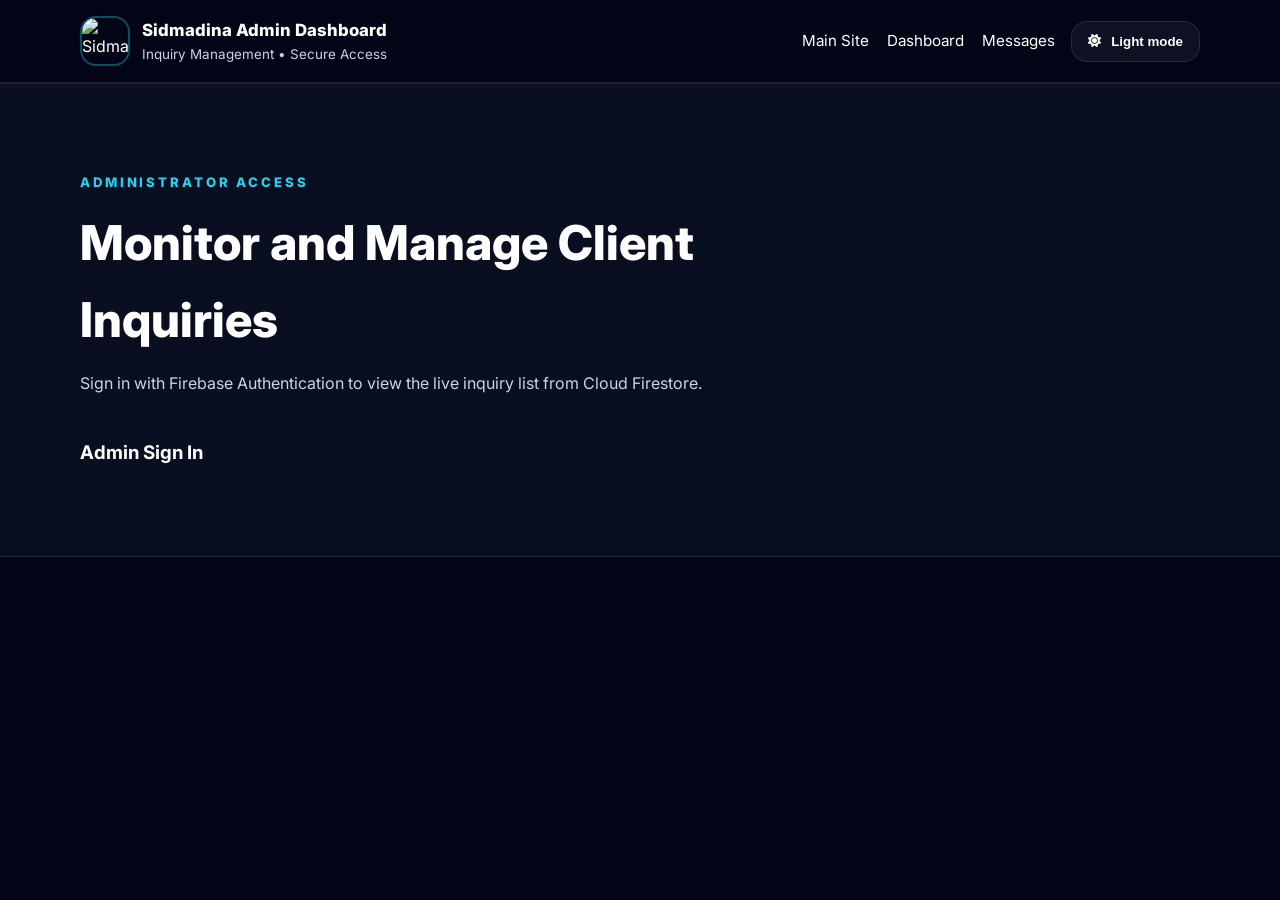
==== admin.html @ acb94694 "Create admin.html for Admin Dashboard layout Added initial structure for the Sidmadina Admin Dashboa" ====
<!DOCTYPE html>
<html lang="en">
<head>
  <meta charset="UTF-8" />
  <meta name="viewport" content="width=device-width, initial-scale=1.0" />
  <title>Sidmadina Admin Dashboard</title>
  <meta name="description" content="Sidmadina Techgroup admin dashboard for managing website inquiries." />
  <link rel="icon" type="image/jpeg" href="https://res.cloudinary.com/dripd0ze7/image/upload/q_auto/f_auto/v1775666069/6123a426-76a9-4afc-a856-b50411d13853_zz9xn4.jpg" />
  <link rel="preconnect" href="https://fonts.googleapis.com" />
  <link rel="preconnect" href="https://fonts.gstatic.com" crossorigin />
  <link href="https://fonts.googleapis.com/css2?family=Inter:wght@400;500;600;700;800&display=swap" rel="stylesheet" />
  <link rel="stylesheet" href="https://cdnjs.cloudflare.com/ajax/libs/font-awesome/6.5.2/css/all.min.css" />
  <link rel="stylesheet" href="styles.css" />
</head>
<body>
  <header>
    <div class="container navbar">
      <div class="brand">
        <img src="https://res.cloudinary.com/dripd0ze7/image/upload/q_auto/f_auto/v1775666069/6123a426-76a9-4afc-a856-b50411d13853_zz9xn4.jpg" alt="Sidmadina Techgroup logo" />
        <div>
          <h1>Sidmadina Admin Dashboard</h1>
          <p class="brand-subtitle">Inquiry Management • Secure Access</p>
        </div>
      </div>

      <div class="nav-right">
        <nav>
          <a href="index.html">Main Site</a>
          <a href="#dashboard">Dashboard</a>
          <a href="#messages">Messages</a>
        </nav>

        <button class="theme-toggle" id="themeToggle" type="button" aria-label="Toggle theme">
          <i class="fa-solid fa-sun" id="themeIcon"></i>
          <span id="themeText">Light mode</span>
        </button>
      </div>
    </div>
  </header>

  <section class="section section-alt" id="dashboard">
    <div class="container">
      <div class="section-title">
        <div class="mini">Administrator Access</div>
        <h2>Monitor and Manage Client Inquiries</h2>
        <p>Sign in with Firebase Authentication to view the live inquiry list from Cloud Firestore.</p>
      </div>

      <div class="admin-login-grid">
        <div class="admin-panel">
          <h3>Admin Sign In</h3>
---- styles.css ----
:root {
  --bg: #020617;
  --bg-soft: rgba(255, 255, 255, 0.05);
  --bg-soft-2: rgba(15, 23, 42, 0.92);
  --text: #ffffff;
  --muted: #cbd5e1;
  --muted-2: #94a3b8;
  --border: rgba(255, 255, 255, 0.1);
  --accent: #22d3ee;
  --accent-strong: #06b6d4;
  --chip-bg: rgba(34, 211, 238, 0.1);
  --section: rgba(15, 23, 42, 0.55);
  --shadow: 0 20px 60px rgba(0, 0, 0, 0.25);
  --hero-overlay: linear-gradient(rgba(2, 6, 23, 0.84), rgba(2, 6, 23, 0.92));
  --hero-text: #ffffff;
  --input-bg: rgba(2, 6, 23, 0.8);
  --input-border: rgba(255, 255, 255, 0.1);
  --contact-icon-bg: #1e293b;
  --footer-bg: #020617;
  --success: #22c55e;
  --danger: #ef4444;
}

body.light-mode {
  --bg: #f1f5f9;
  --bg-soft: #ffffff;
  --bg-soft-2: #e2e8f0;
  --text: #0f172a;
  --muted: #475569;
  --muted-2: #64748b;
  --border: rgba(148, 163, 184, 0.35);
  --accent: #0891b2;
  --accent-strong: #0e7490;
  --chip-bg: rgba(34, 211, 238, 0.14);
  --section: #ffffff;
  --shadow: 0 16px 40px rgba(148, 163, 184, 0.18);
  --hero-overlay: linear-gradient(rgba(248, 250, 252, 0.88), rgba(241, 245, 249, 0.94));
  --hero-text: #0f172a;
  --input-bg: #ffffff;
  --input-border: rgba(148, 163, 184, 0.5);
  --contact-icon-bg: #ffffff;
  --footer-bg: #ffffff;
}

* {
  margin: 0;
  padding: 0;
  box-sizing: border-box;
  scroll-behavior: smooth;
}

body {
  font-family: "Inter", sans-serif;
  background: var(--bg);
  color: var(--text);
  line-height: 1.6;
  transition: background 0.3s ease, color 0.3s ease;
}

a {
  text-decoration: none;
  color: inherit;
}

img {
  display: block;
  max-width: 100%;
}

.container {
  width: min(1120px, 92%);
  margin: 0 auto;
}

.section {
  padding: 88px 0;
}

.section-alt {
  background: var(--section);
  border-top: 1px solid var(--border);
  border-bottom: 1px solid var(--border);
}

.section-title {
  max-width: 760px;
  margin-bottom: 42px;
}

.mini {
  color: var(--accent);
  text-transform: uppercase;
  letter-spacing: 0.22em;
  font-size: 0.82rem;
  font-weight: 800;
  margin-bottom: 12px;
}

.section-title h2,
.section-title h3 {
  font-size: clamp(2rem, 4vw, 3rem);
  margin-bottom: 12px;
  font-weight: 800;
}

.section-title p,
.muted,
.card p,
.about-text p,
.faq-card p,
.project-card p,
.process-card p,
.gallery-card p,
.value-card p,
.highlight-card p,
.contact-details small,
.notice,
.footer-links,
.brand-subtitle,
.hero-text,
.contact-form label,
.form-status {
  color: var(--muted);
}

header {
  position: sticky;
  top: 0;
  z-index: 1000;
  backdrop-filter: blur(12px);
  background: color-mix(in srgb, var(--bg) 90%, transparent);
  border-bottom: 1px solid var(--border);
}

.navbar {
  display: flex;
  justify-content: space-between;
  align-items: center;
  gap: 24px;
  padding: 16px 0;
}

.brand {
  display: flex;
  align-items: center;
  gap: 12px;
}

.brand img,
.footer-brand img {
  width: 50px;
  height: 50px;
  object-fit: cover;
  border-radius: 16px;
  border: 2px solid rgba(34, 211, 238, 0.35);
}

.brand h1 {
  font-size: 1.05rem;
  font-weight: 800;
}

.brand-subtitle {
  font-size: 0.84rem;
}

.nav-right {
  display: flex;
  align-items: center;
  gap: 16px;
  flex-wrap: wrap;
  justify-content: flex-end;
}

nav {
  display: flex;
  flex-wrap: wrap;
  gap: 18px;
  font-size: 0.95rem;
}

nav a:hover,
.footer-links a:hover {
  color: var(--accent);
}

.theme-toggle {
  border: 1px solid var(--border);
  background: var(--bg-soft);
  color: var(--text);
  padding: 12px 16px;
  border-radius: 16px;
  display: inline-flex;
  align-items: center;
  gap: 10px;
  font-weight: 700;
  cursor: pointer;
  transition: transform 0.2s ease, background 0.2s ease;
}

.theme-toggle:hover {
  transform: translateY(-1px);
}

.hero {
  position: relative;
  overflow: hidden;
  border-bottom: 1px solid var(--border);
  background: var(--hero-overlay), url("https://images.unsplash.com/photo-1518770660439-4636190af475?auto=format&fit=crop&w=1600&q=80") center/cover no-repeat;
}

.glow,
.glow-2 {
  position: absolute;
  border-radius: 50%;
  filter: blur(72px);
  opacity: 0.35;
  pointer-events: none;
}

.glow {
  width: 220px;
  height: 220px;
  left: 20px;
  top: 40px;
  background: #06b6d4;
}

.glow-2 {
  width: 280px;
  height: 280px;
  right: 0;
  bottom: 20px;
  background: #2563eb;
}

.hero-grid {
  position: relative;
  display: grid;
  grid-template-columns: 1.15fr 0.95fr;
  gap: 42px;
  align-items: center;
  padding: 96px 0 108px;
  color: var(--hero-text);
}

.tag,
.tech-chip {
  display: inline-block;
  border: 1px solid rgba(34, 211, 238, 0.28);
  background: var(--chip-bg);
  color: var(--accent);
}

.tag {
  padding: 10px 16px;
  border-radius: 999px;
  font-size: 0.92rem;
  margin-bottom: 22px;
}

.hero h2 {
  font-size: clamp(2.5rem, 5vw, 4.8rem);
  line-height: 1.08;
  font-weight: 800;
  margin-bottom: 20px;
}

.hero h2 span {
  color: var(--accent);
}

.hero-text {
  font-size: 1.08rem;
  max-width: 650px;
  line-height: 1.9;
}

.btn-group {
  display: flex;
  gap: 14px;
  flex-wrap: wrap;
  margin-top: 30px;
}

.btn {
  display: inline-flex;
  align-items: center;
  justify-content: center;
  padding: 14px 24px;
  border-radius: 16px;
  font-weight: 800;
  transition: transform 0.2s ease, background 0.2s ease;
}

.btn:hover {
  transform: translateY(-2px);
}

.btn-primary {
  background: var(--accent);
  color: #062b36;
  border: none;
}

.btn-secondary {
  border: 1px solid var(--border);
  background: var(--bg-soft);
  color: var(--text);
}

.hero-card,
.card,
.value-card,
.highlight-card,
.gallery-card,
.process-card,
.project-card,
.faq-card,
.contact-panel,
.form-panel,
.ecosystem-item,
.industry-item,
.feature-box {
  border: 1px solid var(--border);
  background: var(--bg-soft);
  box-shadow: var(--shadow);
  transition: transform 0.2s ease, border-color 0.2s ease, background 0.2s ease;
}

.card:hover,
.gallery-card:hover,
.project-card:hover,
.process-card:hover,
.ecosystem-item:hover,
.industry-item:hover,
.feature-box:hover,
.highlight-card:hover,
.value-card:hover {
  transform: translateY(-4px);
  border-color: rgba(34, 211, 238, 0.4);
}

.hero-card {
  border-radius: 28px;
  padding: 28px;
  backdrop-filter: blur(12px);
}

.hero-card img {
  width: 112px;
  height: 112px;
  object-fit: cover;
  margin: 0 auto 24px;
  border-radius: 28px;
  border: 4px solid rgba(34, 211, 238, 0.2);
}

.stats-grid,
.highlight-grid,
.services-grid,
.values-grid,
.features-grid,
.gallery-grid,
.process-grid,
.projects-grid,
.ecosystem-grid,
.faq-grid,
.contact-grid {
  display: grid;
  gap: 22px;
}

.stats-grid {
  grid-template-columns: repeat(2, 1fr);
}

.stat-box {
  background: var(--bg-soft-2);
  border-radius: 18px;
  padding: 16px;
}

.stat-box small {
  color: var(--muted-2);
  display: block;
  margin-bottom: 5px;
}

.highlight-grid {
  grid-template-columns: repeat(4, 1fr);
}

.highlight-card,
.value-card,
.card,
.feature-box,
.process-card,
.project-card,
.faq-card,
.ecosystem-item {
  border-radius: 24px;
  padding: 24px;
}

.highlight-card strong {
  display: block;
  font-size: 1.7rem;
  color: var(--accent);
  margin-bottom: 8px;
}

.tech-strip {
  border-top: 1px solid var(--border);
  border-bottom: 1px solid var(--border);
  padding: 28px 0;
}

.tech-list {
  display: flex;
  gap: 12px;
  flex-wrap: wrap;
}

.tech-chip {
  padding: 10px 16px;
  border-radius: 999px;
  font-size: 0.9rem;
  font-weight: 600;
}

.services-grid,
.projects-grid,
.gallery-grid,
.values-grid {
  grid-template-columns: repeat(3, 1fr);
}

.about-grid,
.why-grid,
.contact-grid {
  display: grid;
  gap: 30px;
  grid-template-columns: 1fr 1fr;
  align-items: start;
}

.features-grid,
.faq-grid {
  grid-template-columns: repeat(2, 1fr);
}

.gallery-card {
  overflow: hidden;
  padding: 0;
}

.gallery-card img,
.why-image img {
  width: 100%;
  height: 240px;
  object-fit: cover;
}

.gallery-content {
  padding: 24px;
}

.process-grid {
  grid-template-columns: repeat(4, 1fr);
}

.step-number {
  width: 48px;
  height: 48px;
  border-radius: 16px;
  background: rgba(34, 211, 238, 0.14);
  color: var(--accent);
  display: inline-flex;
  align-items: center;
  justify-content: center;
  font-weight: 800;
  margin-bottom: 16px;
}

.ecosystem-grid {
  grid-template-columns: repeat(6, 1fr);
}

.ecosystem-item {
  text-align: center;
  font-weight: 700;
}

.notice {
  font-size: 0.92rem;
  margin-top: 18px;
  line-height: 1.8;
}

.why-image {
  overflow: hidden;
  border-radius: 28px;
  border: 1px solid var(--border);
  background: var(--bg-soft);
  box-shadow: var(--shadow);
}

.contact-panel,
.form-panel {
  border-radius: 28px;
  padding: 28px;
}

.contact-links {
  display: grid;
  gap: 14px;
}

.contact-link {
  display: flex;
  align-items: center;
  gap: 14px;
  padding: 16px;
  border-radius: 18px;
  background: var(--bg-soft-2);
  transition: transform 0.2s ease, color 0.2s ease;
}

.contact-link:hover {
  transform: translateY(-2px);
  color: var(--accent);
}

.contact-icon {
  width: 48px;
  height: 48px;
  border-radius: 16px;
  display: inline-flex;
  align-items: center;
  justify-content: center;
  background: var(--contact-icon-bg);
  color: var(--accent);
  font-size: 1.1rem;
  flex-shrink: 0;
}

.contact-details strong {
  display: block;
  margin-bottom: 2px;
}

.contact-form label {
  display: block;
  font-size: 0.95rem;
  margin-bottom: 8px;
}

.contact-form input,
.contact-form textarea,
.contact-form select {
  width: 100%;
  margin-bottom: 18px;
  padding: 14px 16px;
  border-radius: 16px;
  border: 1px solid var(--input-border);
  background: var(--input-bg);
  color: var(--text);
  outline: none;
  font: inherit;
}

.contact-form input:focus,
.contact-form textarea:focus,
.contact-form select:focus {
  border-color: var(--accent);
}

.submit-btn {
  width: 100%;
  cursor: pointer;
}

.form-status {
  margin-top: 12px;
  font-size: 0.95rem;
}

.form-status.success {
  color: var(--success);
}

.form-status.error {
  color: var(--danger);
}

footer {
  border-top: 1px solid var(--border);
  background: var(--footer-bg);
  padding: 24px 0;
}

.footer-wrap {
  display: flex;
  justify-content: space-between;
  align-items: center;
  gap: 18px;
  flex-wrap: wrap;
}

.footer-brand {
  display: flex;
  align-items: center;
  gap: 12px;
  color: var(--muted-2);
}

.footer-links {
  display: flex;
  gap: 18px;
  flex-wrap: wrap;
  color: var(--muted-2);
}

@media (max-width: 1100px) {
  .highlight-grid,
  .process-grid,
  .ecosystem-grid {
    grid-template-columns: repeat(2, 1fr);
  }

  .services-grid,
  .projects-grid,
  .values-grid,
  .gallery-grid {
    grid-template-columns: repeat(2, 1fr);
  }
}

@media (max-width: 860px) {
  .hero-grid,
  .about-grid,
  .why-grid,
  .contact-grid,
  .features-grid,
  .faq-grid,
  .services-grid,
  .projects-grid,
  .values-grid,
  .gallery-grid,
  .highlight-grid,
  .process-grid,
  .ecosystem-grid,
  .stats-grid {
    grid-template-columns: 1fr !important;
  }

  .navbar {
    align-items: flex-start;
    flex-direction: column;
  }

  .nav-right {
    width: 100%;
    align-items: flex-start;
  }

  nav {
    gap: 14px;
  }

  .hero-grid {
    padding: 84px 0;
  }

  .section {
    padding: 72px 0;
  }
}
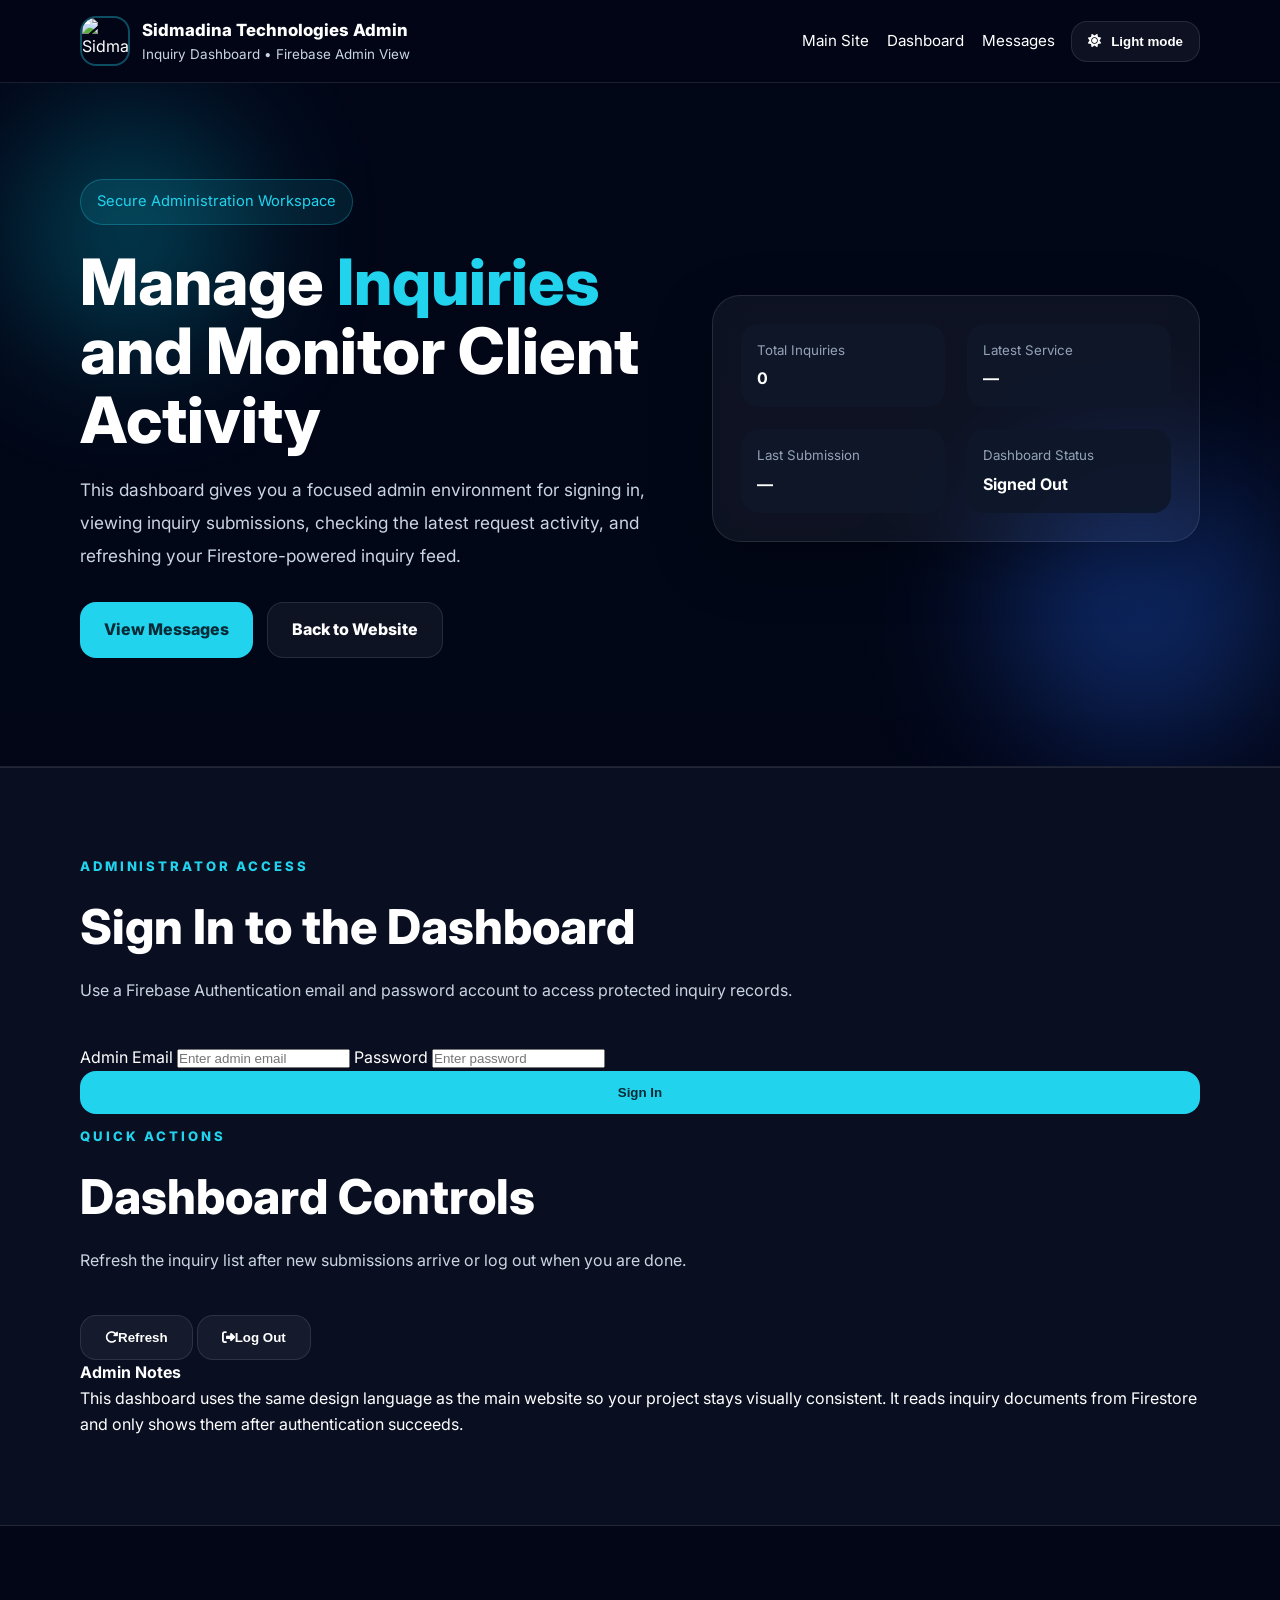
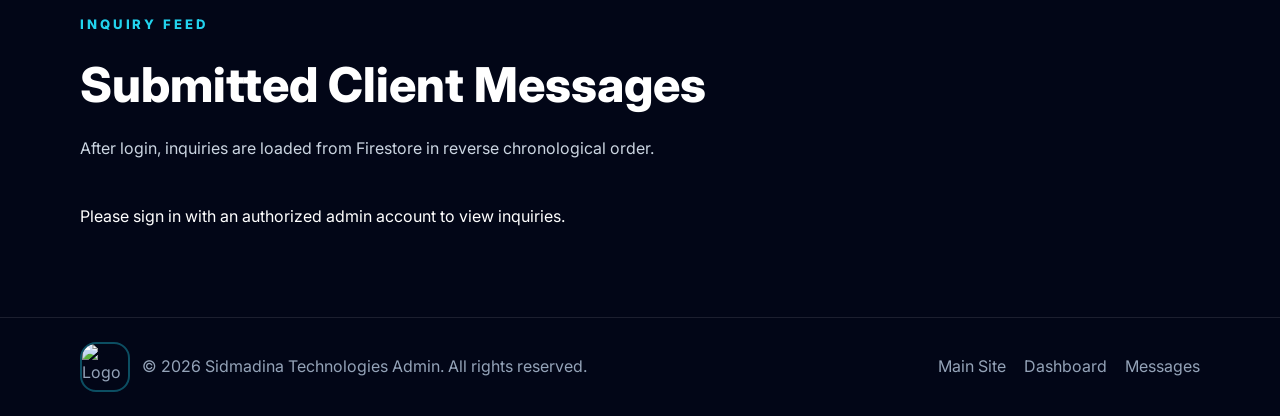
==== commit ea07f012: "Update admin dashboard title and content" ====
--- a/admin.html
+++ b/admin.html
@@ -3,8 +3,8 @@
 <head>
   <meta charset="UTF-8" />
   <meta name="viewport" content="width=device-width, initial-scale=1.0" />
-  <title>Sidmadina Admin Dashboard</title>
-  <meta name="description" content="Sidmadina Techgroup admin dashboard for managing website inquiries." />
+  <title>Sidmadina Technologies Admin</title>
+  <meta name="description" content="Sidmadina Technologies admin dashboard for managing website inquiries." />
   <link rel="icon" type="image/jpeg" href="https://res.cloudinary.com/dripd0ze7/image/upload/q_auto/f_auto/v1775666069/6123a426-76a9-4afc-a856-b50411d13853_zz9xn4.jpg" />
   <link rel="preconnect" href="https://fonts.googleapis.com" />
   <link rel="preconnect" href="https://fonts.gstatic.com" crossorigin />
@@ -15,13 +15,13 @@
 <body>
   <header>
     <div class="container navbar">
-      <div class="brand">
-        <img src="https://res.cloudinary.com/dripd0ze7/image/upload/q_auto/f_auto/v1775666069/6123a426-76a9-4afc-a856-b50411d13853_zz9xn4.jpg" alt="Sidmadina Techgroup logo" />
+      <a href="index.html" class="brand brand-link">
+        <img src="https://res.cloudinary.com/dripd0ze7/image/upload/q_auto/f_auto/v1775666069/6123a426-76a9-4afc-a856-b50411d13853_zz9xn4.jpg" alt="Sidmadina Technologies logo" />
         <div>
-          <h1>Sidmadina Admin Dashboard</h1>
-          <p class="brand-subtitle">Inquiry Management • Secure Access</p>
+          <h1>Sidmadina Technologies Admin</h1>
+          <p class="brand-subtitle">Inquiry Dashboard • Firebase Admin View</p>
         </div>
-      </div>
+      </a>
 
       <div class="nav-right">
         <nav>
@@ -38,14 +38,115 @@
     </div>
   </header>
 
-  <section class="section section-alt" id="dashboard">
+  <section class="hero hero-admin" id="dashboard">
+    <div class="glow"></div>
+    <div class="glow-2"></div>
+    <div class="container hero-grid admin-hero-grid">
+      <div>
+        <div class="tag">Secure Administration Workspace</div>
+        <h2>Manage <span>Inquiries</span> and Monitor Client Activity</h2>
+        <p class="hero-text">
+          This dashboard gives you a focused admin environment for signing in, viewing inquiry submissions,
+          checking the latest request activity, and refreshing your Firestore-powered inquiry feed.
+        </p>
+        <div class="btn-group">
+          <a href="#messages" class="btn btn-primary">View Messages</a>
+          <a href="index.html" class="btn btn-secondary">Back to Website</a>
+        </div>
+      </div>
+
+      <div class="hero-card">
+        <div class="stats-grid">
+          <div class="stat-box"><small>Total Inquiries</small><strong id="totalInquiries">0</strong></div>
+          <div class="stat-box"><small>Latest Service</small><strong id="latestService">—</strong></div>
+          <div class="stat-box"><small>Last Submission</small><strong id="lastSubmission">—</strong></div>
+          <div class="stat-box"><small>Dashboard Status</small><strong id="dashboardStatusText">Signed Out</strong></div>
+        </div>
+      </div>
+    </div>
+  </section>
+
+  <section class="section section-alt">
+    <div class="container admin-login-grid">
+      <div class="admin-panel">
+        <div class="section-title admin-title-tight">
+          <div class="mini">Administrator Access</div>
+          <h3>Sign In to the Dashboard</h3>
+          <p>Use a Firebase Authentication email and password account to access protected inquiry records.</p>
+        </div>
+
+        <form id="adminLoginForm" class="admin-form">
+          <label for="adminEmail">Admin Email</label>
+          <input id="adminEmail" name="adminEmail" type="email" placeholder="Enter admin email" required />
+
+          <label for="adminPassword">Password</label>
+          <input id="adminPassword" name="adminPassword" type="password" placeholder="Enter password" required />
+
+          <button type="submit" class="btn btn-primary submit-btn">Sign In</button>
+          <p id="adminAuthStatus" class="form-status"></p>
+        </form>
+      </div>
+
+      <div class="admin-panel">
+        <div class="section-title admin-title-tight">
+          <div class="mini">Quick Actions</div>
+          <h3>Dashboard Controls</h3>
+          <p>Refresh the inquiry list after new submissions arrive or log out when you are done.</p>
+        </div>
+
+        <div class="admin-actions">
+          <button id="refreshInquiries" type="button" class="btn btn-secondary" disabled>
+            <i class="fa-solid fa-rotate-right"></i>
+            Refresh
+          </button>
+          <button id="logoutButton" type="button" class="btn btn-secondary" disabled>
+            <i class="fa-solid fa-right-from-bracket"></i>
+            Log Out
+          </button>
+        </div>
+
+        <div class="admin-info-box">
+          <h4>Admin Notes</h4>
+          <p>
+            This dashboard uses the same design language as the main website so your project stays visually consistent.
+            It reads inquiry documents from Firestore and only shows them after authentication succeeds.
+          </p>
+        </div>
+      </div>
+    </div>
+  </section>
+
+  <section class="section" id="messages">
     <div class="container">
       <div class="section-title">
-        <div class="mini">Administrator Access</div>
-        <h2>Monitor and Manage Client Inquiries</h2>
-        <p>Sign in with Firebase Authentication to view the live inquiry list from Cloud Firestore.</p>
+        <div class="mini">Inquiry Feed</div>
+        <h3>Submitted Client Messages</h3>
+        <p>After login, inquiries are loaded from Firestore in reverse chronological order.</p>
       </div>
 
-      <div class="admin-login-grid">
-        <div class="admin-panel">
-          <h3>Admin Sign In</h3>
+      <div id="adminGuardNotice" class="admin-guard-notice">
+        Please sign in with an authorized admin account to view inquiries.
+      </div>
+
+      <div id="inquiriesContainer" class="inquiries-grid"></div>
+    </div>
+  </section>
+
+  <footer>
+    <div class="container footer-wrap">
+      <div class="footer-brand">
+        <img src="https://res.cloudinary.com/dripd0ze7/image/upload/q_auto/f_auto/v1775666069/6123a426-76a9-4afc-a856-b50411d13853_zz9xn4.jpg" alt="Logo" />
+        <span>© 2026 Sidmadina Technologies Admin. All rights reserved.</span>
+      </div>
+
+      <div class="footer-links">
+        <a href="index.html">Main Site</a>
+        <a href="#dashboard">Dashboard</a>
+        <a href="#messages">Messages</a>
+      </div>
+    </div>
+  </footer>
+
+  <script type="module" src="admin.js"></script>
+</body>
+</html>
